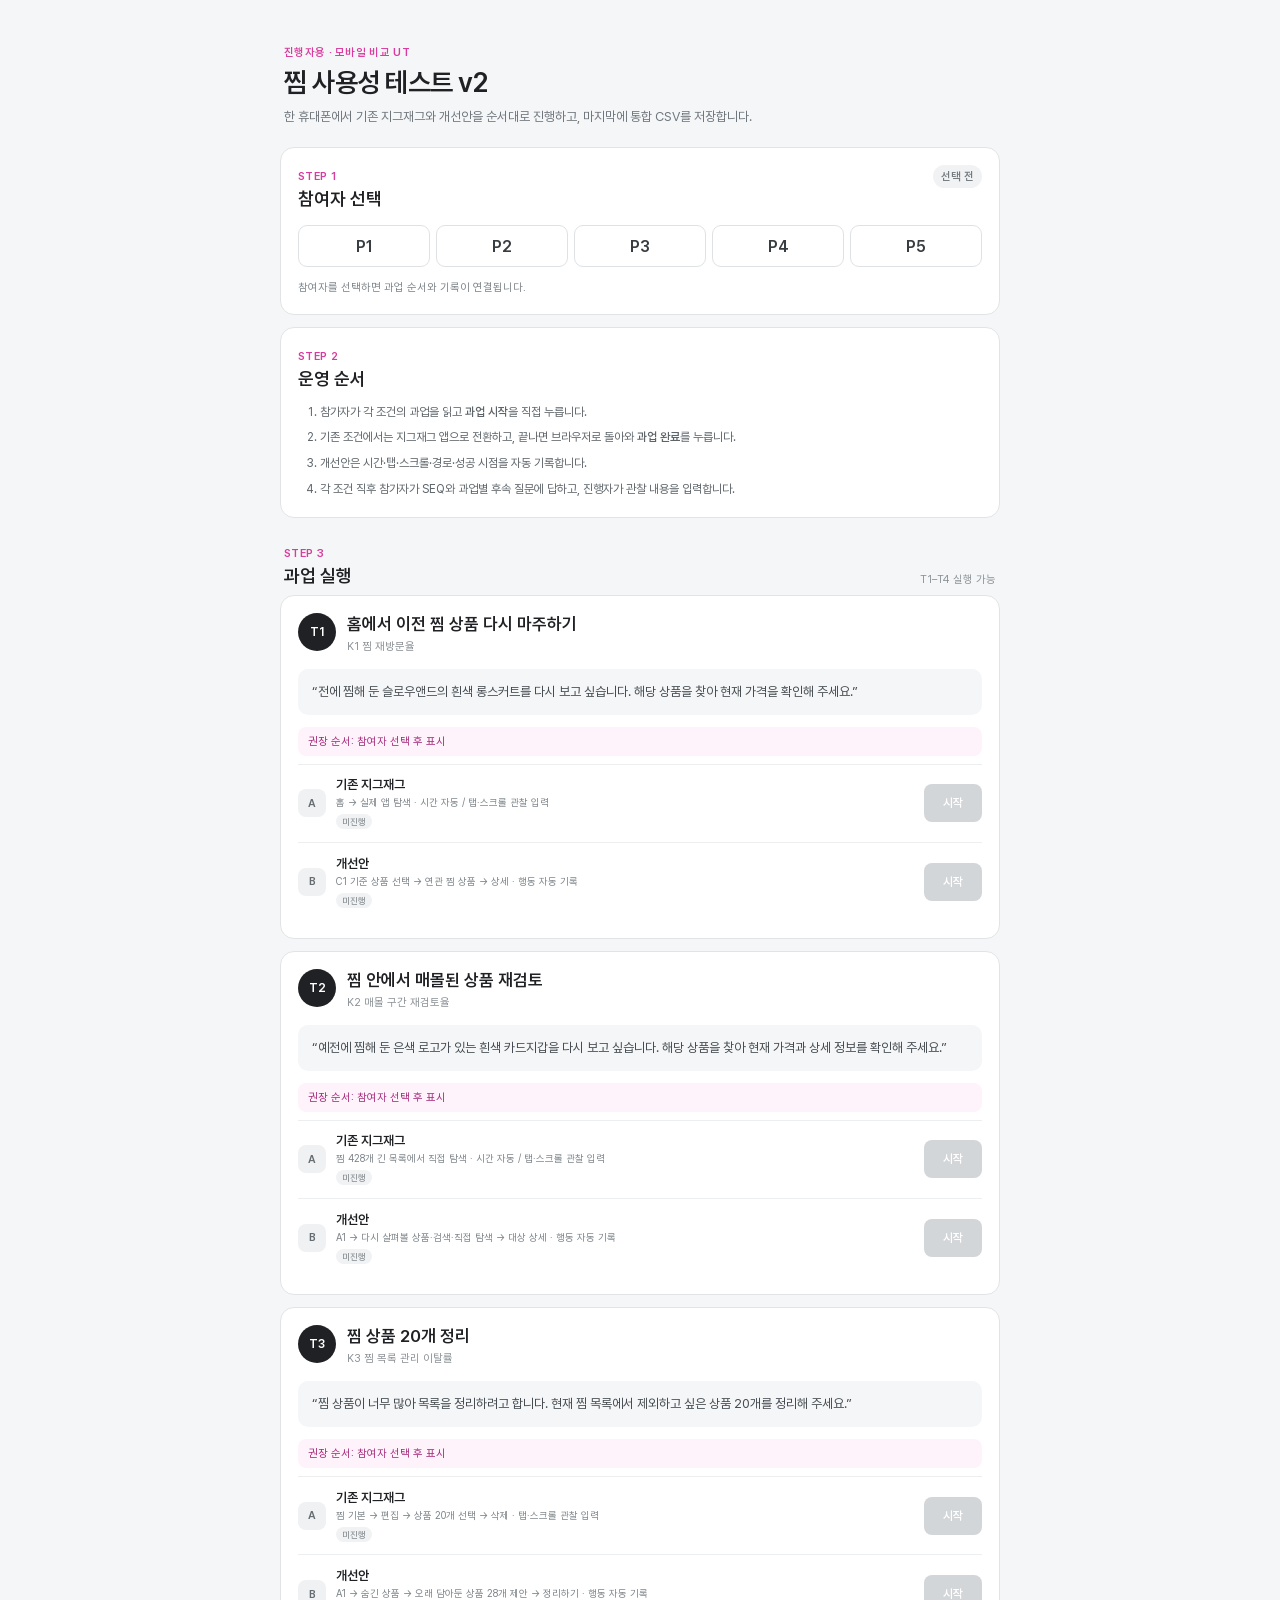
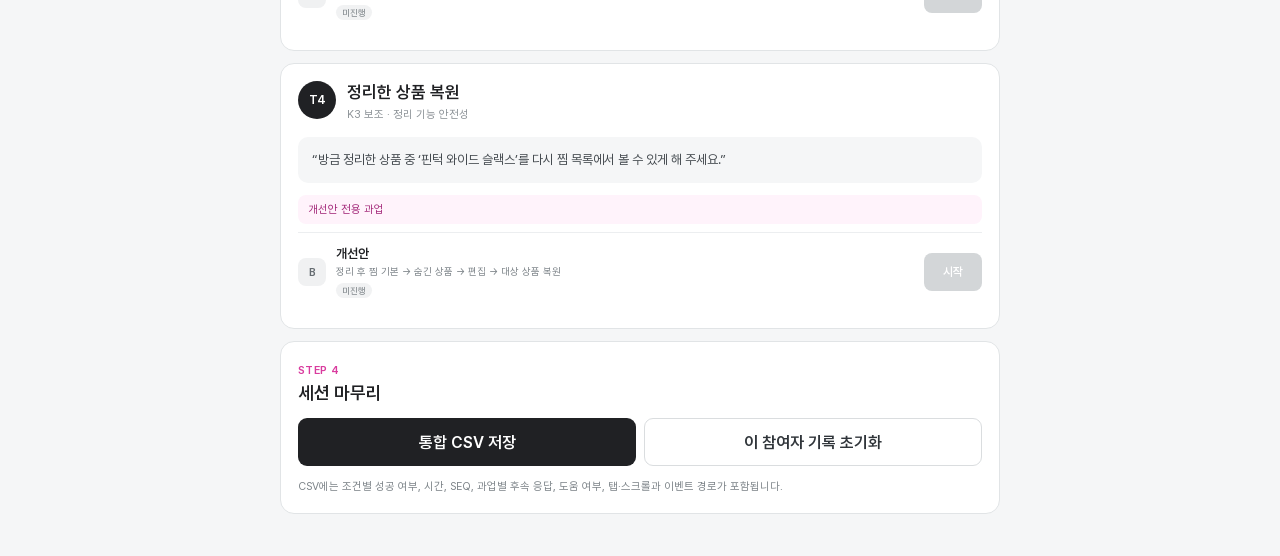
==== index.html @ ed57e0f7 "Prepare mobile wishlist UT prototype for GitHub Pages" ====
<!doctype html>
<html lang="ko">
<head>
  <meta charset="utf-8">
  <meta name="viewport" content="width=device-width,initial-scale=1,viewport-fit=cover">
  <meta name="theme-color" content="#ffffff">
  <meta name="color-scheme" content="light">
  <meta name="robots" content="noindex,nofollow,noarchive">
  <link rel="icon" href="data:,">
  <title>찜 사용성 테스트</title>
  <link rel="preload" href="assets/fonts/Pretendard-Regular.woff2" as="font" type="font/woff2" crossorigin>
  <link rel="preload" href="assets/fonts/Pretendard-SemiBold.woff2" as="font" type="font/woff2" crossorigin>
  <link rel="stylesheet" href="runner.css?v=2">
  <script src="task-manifest.js?v=10" defer></script>
  <script src="session-store.js?v=3" defer></script>
  <script src="runner.js?v=16" defer></script>
</head>
<body>
  <main id="runner" aria-live="polite"></main>
</body>
</html>
---- runner.css ----
@font-face{font-family:Pretendard;src:url("assets/fonts/Pretendard-Regular.woff2") format("woff2");font-weight:400;font-display:swap}
@font-face{font-family:Pretendard;src:url("assets/fonts/Pretendard-SemiBold.woff2") format("woff2");font-weight:600 800;font-display:swap}
:root{font-family:Pretendard,-apple-system,BlinkMacSystemFont,"Apple SD Gothic Neo",sans-serif;color:#202124;background:#f5f6f7;font-synthesis:none}
*{box-sizing:border-box}
html,body{min-height:100%;margin:0}
body{min-width:320px}
button,input,select,textarea{font:inherit}
button{border:0;cursor:pointer}
.runner-shell{min-height:100dvh;padding:max(16px,env(safe-area-inset-top)) 18px max(24px,env(safe-area-inset-bottom));display:flex;flex-direction:column;background:#fff}
.runner-shell.is-active{background:#f7f8f9}
.runner-top{min-height:38px;display:flex;align-items:center;justify-content:space-between;color:#6e7479;font-size:12px}
.runner-top b{color:#202124;font-size:13px}
.task-intro{margin:auto 0;padding:28px 0 44px}
.task-kicker{margin:0 0 12px;color:#d93b9e;font-size:13px;font-weight:700}
.task-intro h1{margin:0;font-size:27px;line-height:1.3;letter-spacing:-.5px}
.task-copy{margin:22px 0 0;color:#3f454a;font-size:17px;line-height:1.65;word-break:keep-all}
.task-highlight{margin:0;padding:0 2px;border-radius:2px;background:linear-gradient(transparent 56%,#ffd4eb 56%);color:inherit;font-weight:700}
.task-end{margin:22px 0 0;padding:14px 15px;border-radius:10px;background:#f3f4f5;color:#686f75;font-size:13px;line-height:1.5}
.task-end b{display:block;margin-bottom:4px;color:#33383c}
.primary,.secondary,.danger{width:100%;min-height:54px;border-radius:10px;font-weight:700}
.primary{background:#202124;color:#fff}
.primary:disabled{background:#c8ccd0}
.secondary{border:1px solid #dadddf;background:#fff;color:#202124}
.danger{border:1px solid #efb3b3;background:#fff;color:#c52e2e}
.intro-actions{display:grid;gap:10px}
.tiny-link{display:block;margin-top:14px;color:#8b9196;font-size:12px;text-align:center;text-decoration:none}
.active-card{margin:auto 0;padding:24px 20px;border:1px solid #e0e3e5;border-radius:16px;background:#fff;box-shadow:0 10px 30px #2021240b;text-align:center}
.running-dot{width:10px;height:10px;margin:0 auto 14px;border-radius:50%;background:#29a869;box-shadow:0 0 0 7px #29a86918}
.active-card h1{margin:0;font-size:23px}
.elapsed{margin:17px 0 3px;font-variant-numeric:tabular-nums;font-size:38px;font-weight:700;letter-spacing:1px}
.active-card>p{margin:0;color:#70777c;font-size:13px;line-height:1.55}
.active-reminder{margin:20px 0;padding:13px;border-radius:10px;background:#f5f6f7;color:#555c61;font-size:13px;line-height:1.5;text-align:left}
.active-actions{display:grid;gap:9px;margin-top:22px}
.prototype-stage{position:fixed;inset:0;background:#fff}
.prototype-stage iframe{width:100%;height:100%;border:0;background:#fff}
.prototype-rec{position:fixed;right:10px;top:max(8px,env(safe-area-inset-top));z-index:10;padding:5px 8px;border-radius:999px;background:#202124c9;color:#fff;font-size:10px;pointer-events:none}
.prototype-rec:before{content:"";display:inline-block;width:6px;height:6px;margin-right:5px;border-radius:50%;background:#f45454}
.result-shell{min-height:100dvh;padding:max(18px,env(safe-area-inset-top)) 18px max(28px,env(safe-area-inset-bottom));background:#f5f6f7}
.result-shell header{padding:10px 2px 18px}
.result-shell header small{color:#777e84}
.result-shell h1{margin:6px 0 0;font-size:25px}
.result-summary{display:grid;grid-template-columns:repeat(3,1fr);gap:7px;margin-top:4px}
.result-summary span{padding:13px 8px;border-radius:10px;background:#fff;color:#7c8388;font-size:11px;text-align:center}
.result-summary b{display:block;margin-top:5px;color:#202124;font-size:15px}
.form-card{margin-top:10px;padding:17px 15px;border-radius:13px;background:#fff}
.form-card h2{margin:0 0 5px;font-size:17px}
.form-card>p{margin:0 0 15px;color:#747b80;font-size:12px;line-height:1.5}
.scale{display:grid;grid-template-columns:repeat(7,1fr);gap:5px}
.scale input{position:absolute;opacity:0;pointer-events:none}
.scale label{height:42px;border:1px solid #dfe2e4;border-radius:8px;display:grid;place-items:center;background:#fff;font-size:13px}
.scale input:checked+label{border-color:#202124;background:#202124;color:#fff}
.scale-ends{display:flex;justify-content:space-between;margin-top:7px;color:#90969a;font-size:10px}
.field{display:block;margin-top:14px}
.field>span{display:block;margin-bottom:7px;color:#555c61;font-size:12px;font-weight:600}
.field select,.field input,.field textarea{width:100%;border:1px solid #dfe2e4;border-radius:9px;background:#fff;color:#202124}
.field select,.field input{height:46px;padding:0 12px}
.field textarea{min-height:84px;padding:11px;resize:vertical}
.field-row{display:grid;grid-template-columns:1fr 1fr;gap:9px}
.check-field{margin-top:14px;display:flex;align-items:center;gap:9px;font-size:13px}
.check-field input{width:19px;height:19px}
.save-actions{display:grid;gap:9px;margin-top:14px}
.notice{margin:12px 0 0;color:#7c8388;font-size:11px;line-height:1.5}
.error-card{margin:auto 0;text-align:center}
.error-card h1{font-size:22px}
@media (min-width:700px){
  body{display:grid;place-items:center;background:#eef0f2}
  .runner-shell,.result-shell{width:430px;min-height:820px;box-shadow:0 20px 60px #20212418}
  .prototype-stage{left:50%;width:430px;transform:translateX(-50%);box-shadow:0 20px 60px #2021241f}
}
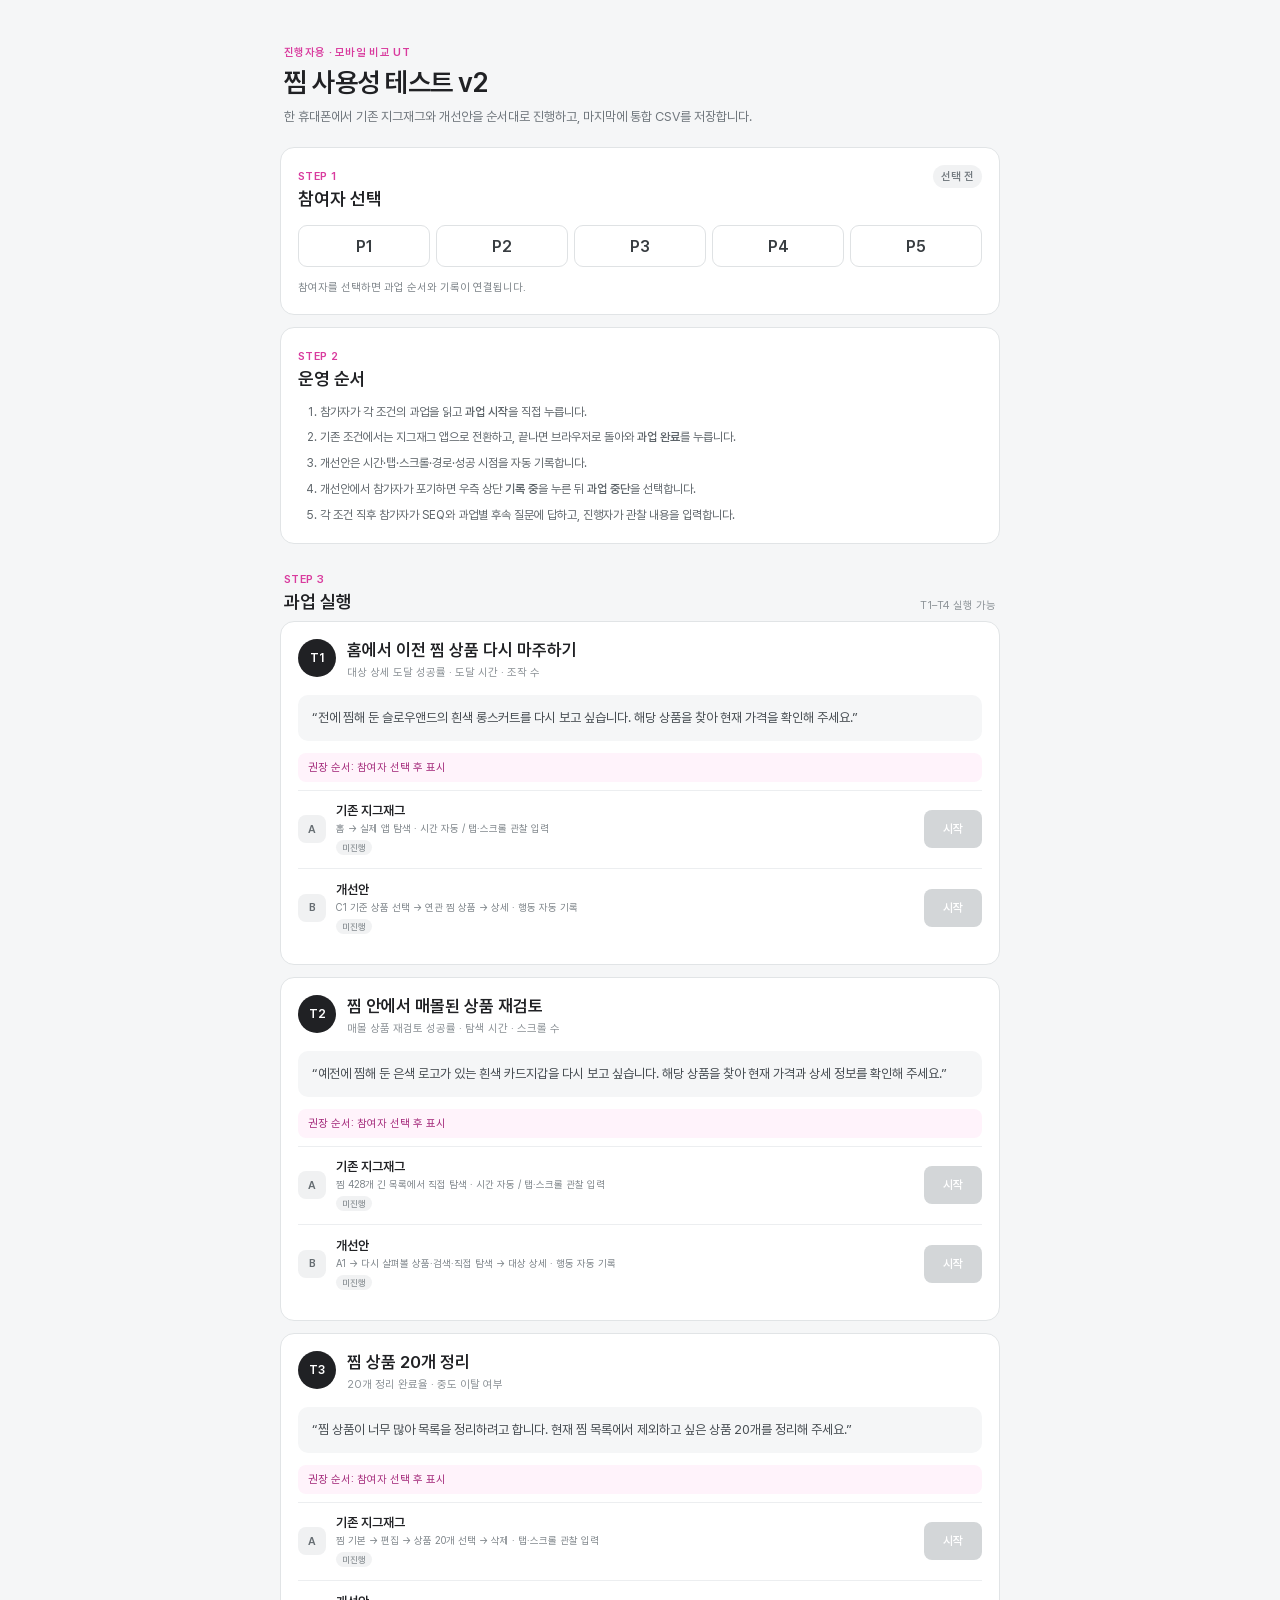
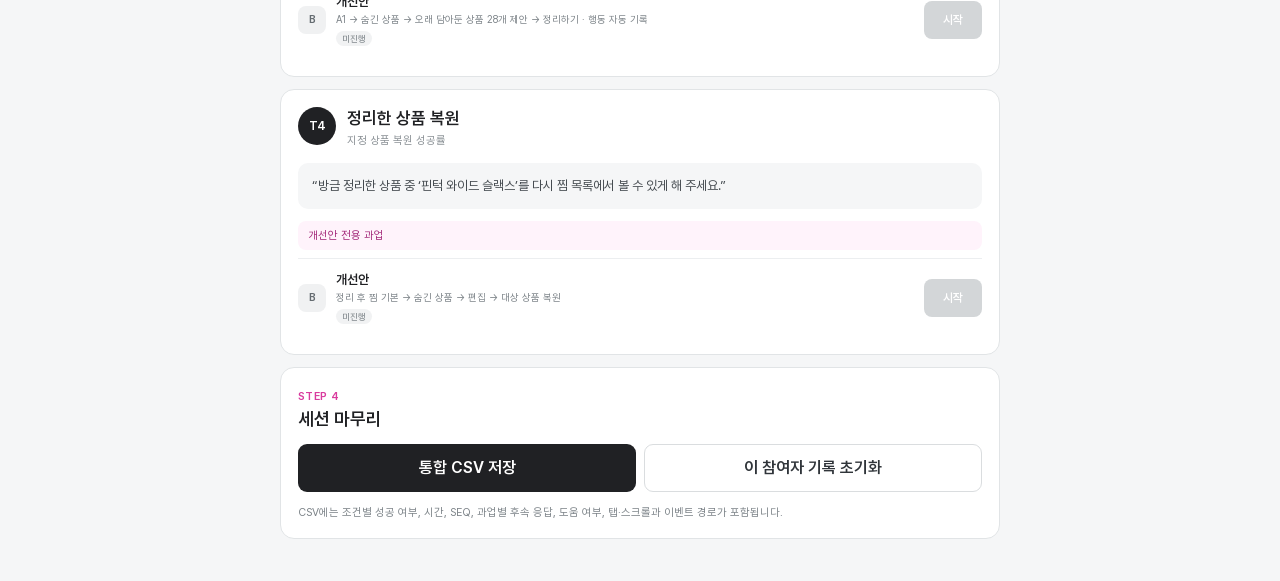
==== commit e4682eb4: "Align UT tracking with detailed validation metrics" ====
--- a/index.html
+++ b/index.html
@@ -10,10 +10,10 @@
   <title>찜 사용성 테스트</title>
   <link rel="preload" href="assets/fonts/Pretendard-Regular.woff2" as="font" type="font/woff2" crossorigin>
   <link rel="preload" href="assets/fonts/Pretendard-SemiBold.woff2" as="font" type="font/woff2" crossorigin>
-  <link rel="stylesheet" href="runner.css?v=2">
-  <script src="task-manifest.js?v=10" defer></script>
+  <link rel="stylesheet" href="runner.css?v=3">
+  <script src="task-manifest.js?v=11" defer></script>
   <script src="session-store.js?v=3" defer></script>
-  <script src="runner.js?v=16" defer></script>
+  <script src="runner.js?v=19" defer></script>
 </head>
 <body>
   <main id="runner" aria-live="polite"></main>
--- a/runner.css
+++ b/runner.css
@@ -33,8 +33,12 @@
 .active-actions{display:grid;gap:9px;margin-top:22px}
 .prototype-stage{position:fixed;inset:0;background:#fff}
 .prototype-stage iframe{width:100%;height:100%;border:0;background:#fff}
-.prototype-rec{position:fixed;right:10px;top:max(8px,env(safe-area-inset-top));z-index:10;padding:5px 8px;border-radius:999px;background:#202124c9;color:#fff;font-size:10px;pointer-events:none}
+.prototype-controls{position:fixed;right:10px;top:max(8px,env(safe-area-inset-top));z-index:10;display:flex;flex-direction:column;align-items:flex-end;gap:5px}
+.prototype-rec{padding:5px 8px;border-radius:999px;background:#202124c9;color:#fff;font-size:10px}
 .prototype-rec:before{content:"";display:inline-block;width:6px;height:6px;margin-right:5px;border-radius:50%;background:#f45454}
+.prototype-stop{padding:5px 8px;border:1px solid #dfe2e4;border-radius:999px;background:#fffffff0;color:#777e84;font-size:10px;box-shadow:0 2px 8px #20212412}
+.prototype-stop[hidden]{display:none}
+.prototype-stop:active{background:#f1f2f3;color:#202124}
 .result-shell{min-height:100dvh;padding:max(18px,env(safe-area-inset-top)) 18px max(28px,env(safe-area-inset-bottom));background:#f5f6f7}
 .result-shell header{padding:10px 2px 18px}
 .result-shell header small{color:#777e84}
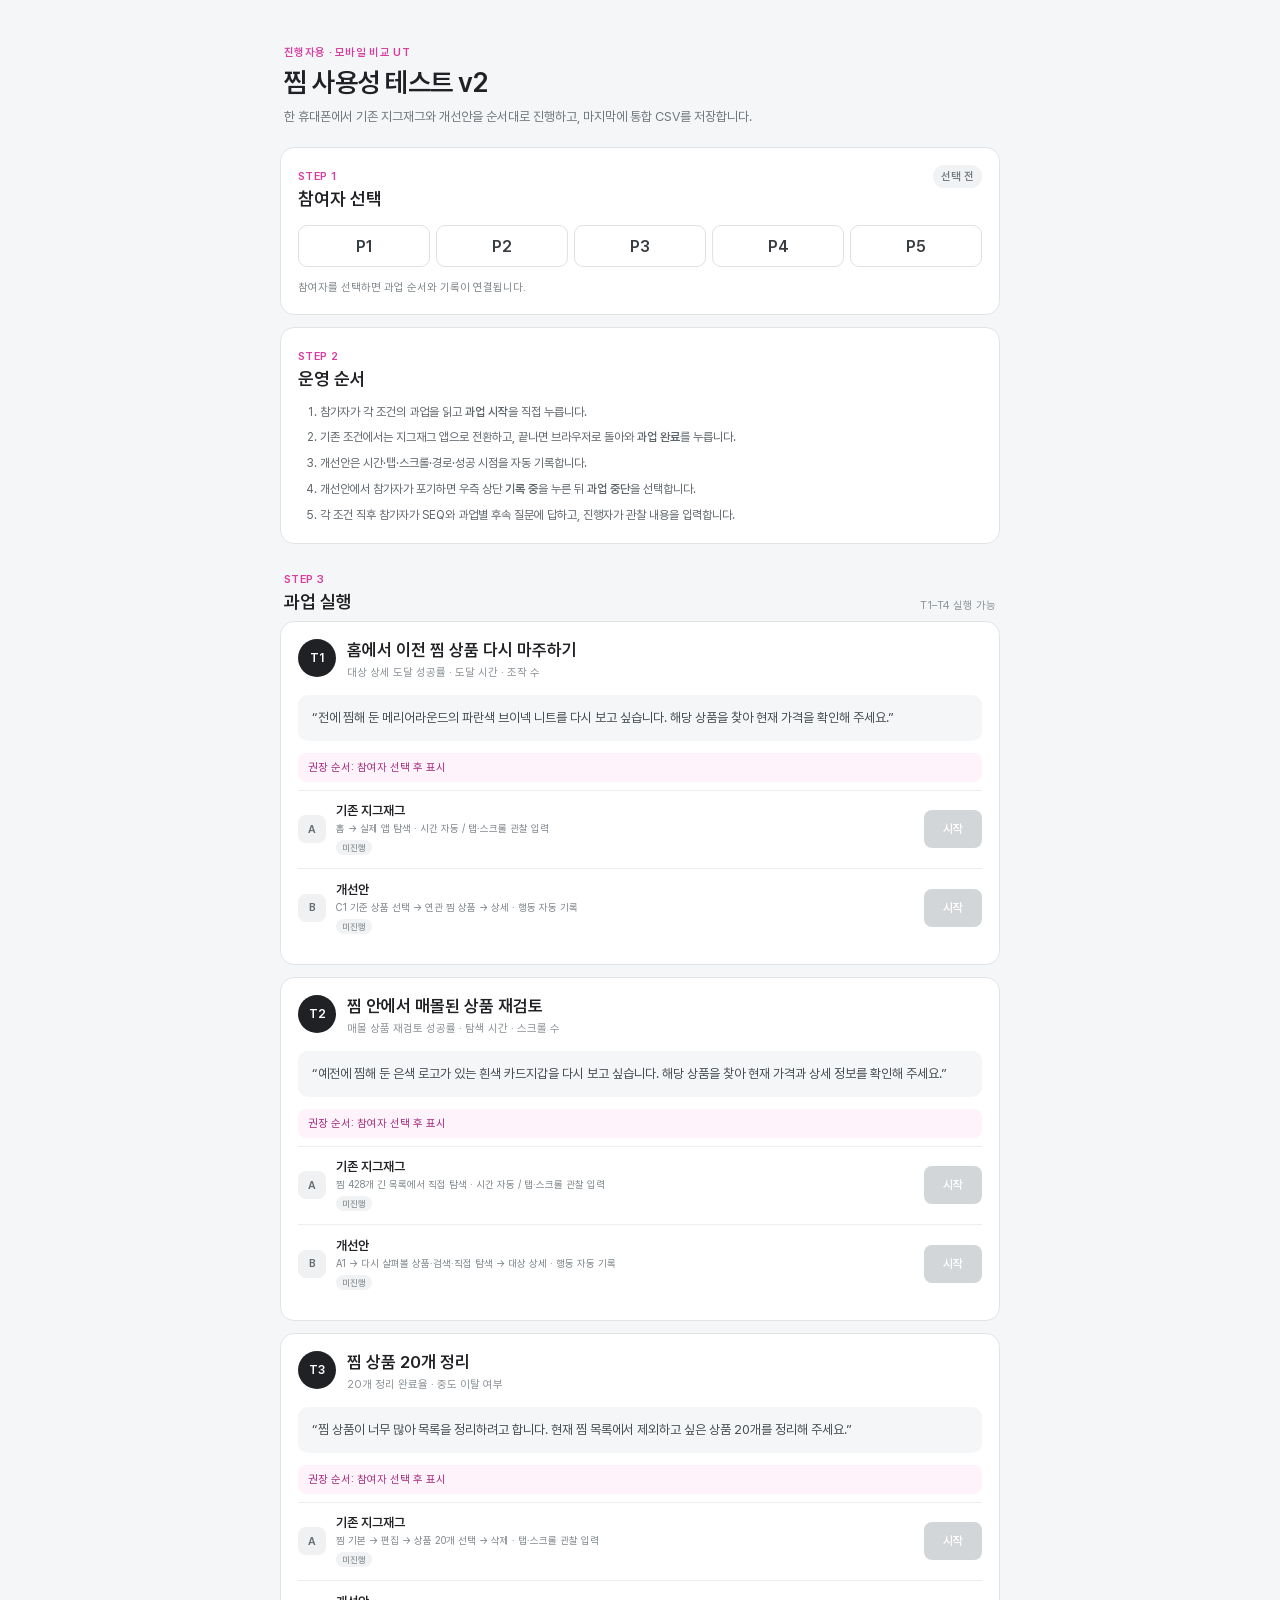
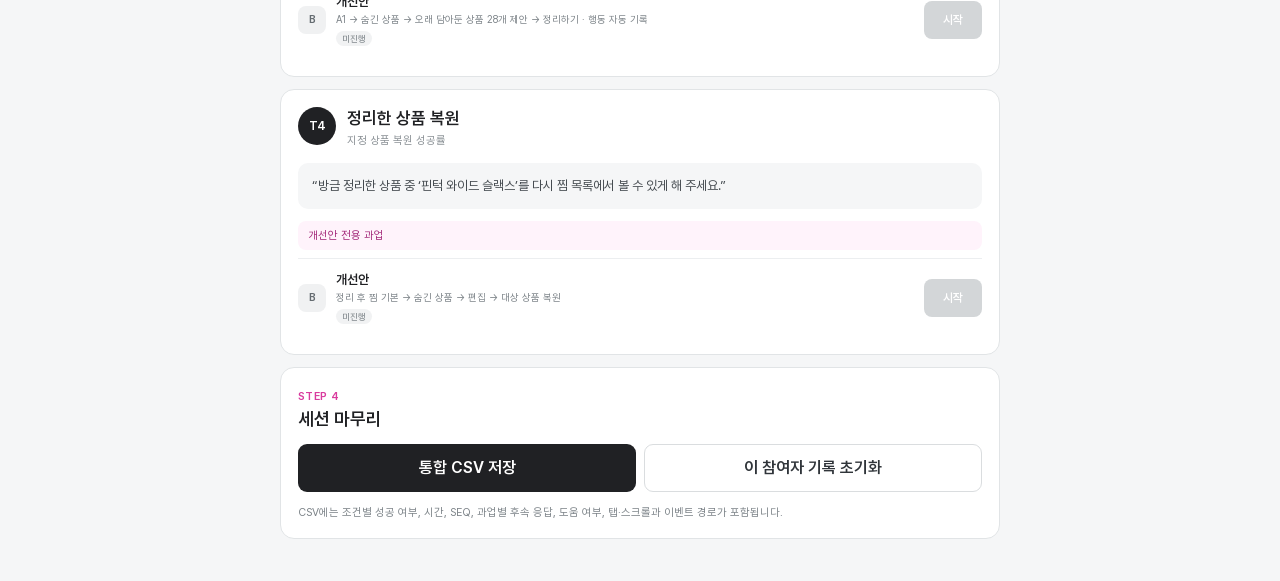
==== commit 34ca3705: "Revise T1 with style-related knit products" ====
--- a/index.html
+++ b/index.html
@@ -11,9 +11,9 @@
   <link rel="preload" href="assets/fonts/Pretendard-Regular.woff2" as="font" type="font/woff2" crossorigin>
   <link rel="preload" href="assets/fonts/Pretendard-SemiBold.woff2" as="font" type="font/woff2" crossorigin>
   <link rel="stylesheet" href="runner.css?v=3">
-  <script src="task-manifest.js?v=11" defer></script>
+  <script src="task-manifest.js?v=12" defer></script>
   <script src="session-store.js?v=3" defer></script>
-  <script src="runner.js?v=19" defer></script>
+  <script src="runner.js?v=20" defer></script>
 </head>
 <body>
   <main id="runner" aria-live="polite"></main>
